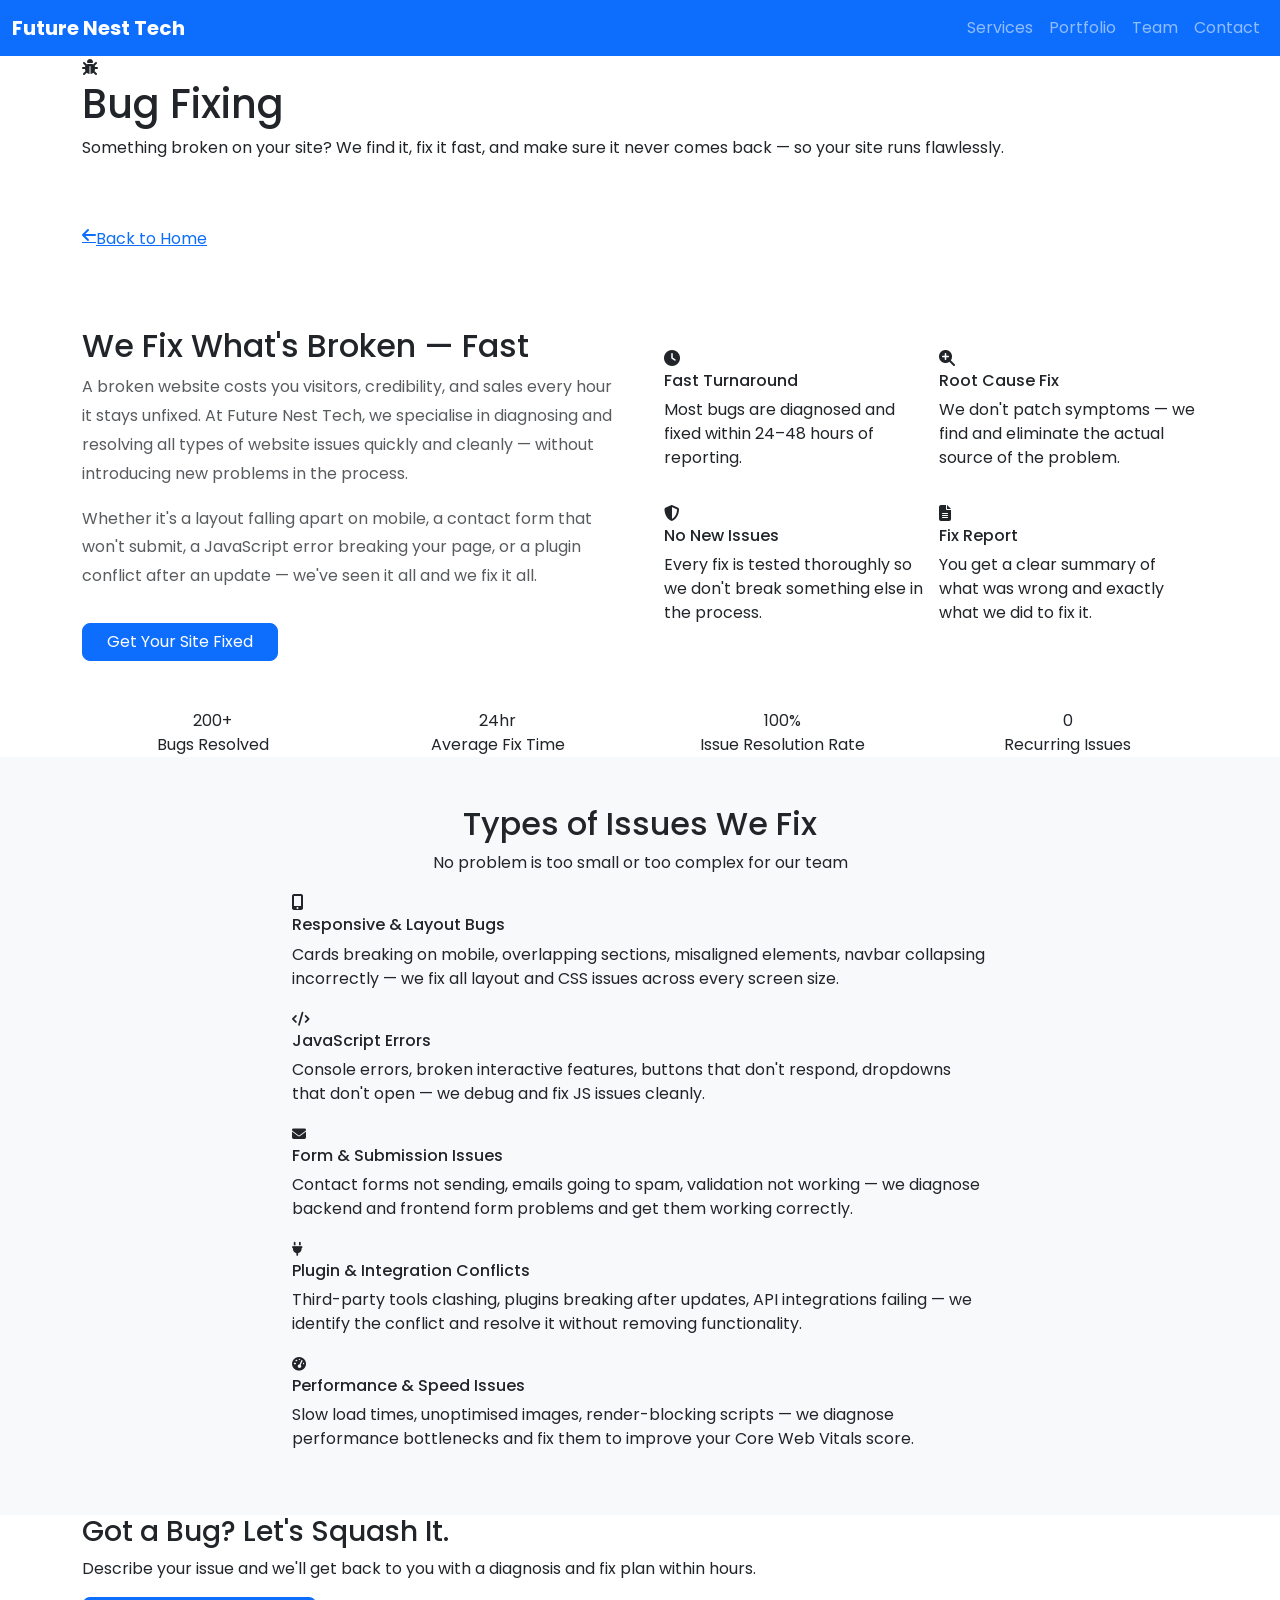
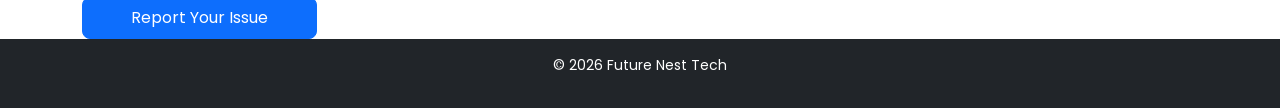
==== bugfix.html @ 20b2f6f1 "Add files via upload" ====
<!DOCTYPE html>
<html lang="en">
<head>
<meta charset="UTF-8">
<meta name="viewport" content="width=device-width, initial-scale=1.0">
<title>Bug Fixing – Future Nest Tech</title>
<link href="https://cdn.jsdelivr.net/npm/bootstrap@5.3.2/dist/css/bootstrap.min.css" rel="stylesheet">
<link href="https://fonts.googleapis.com/css2?family=Poppins:wght@300;400;600&display=swap" rel="stylesheet">
<link rel="stylesheet" href="https://cdnjs.cloudflare.com/ajax/libs/font-awesome/6.5.0/css/all.min.css">
<link rel="stylesheet" href="../style.css">
</head>
<body>

<nav class="navbar navbar-expand-lg navbar-dark bg-primary sticky-top">
  <div class="container-fluid">
    <a class="navbar-brand fw-bold" href="../index.html">Future Nest Tech</a>
    <button class="navbar-toggler" type="button" data-bs-toggle="collapse" data-bs-target="#nav"><span class="navbar-toggler-icon"></span></button>
    <div class="collapse navbar-collapse" id="nav">
      <ul class="navbar-nav ms-auto text-center">
        <li class="nav-item"><a class="nav-link" href="../index.html#services">Services</a></li>
        <li class="nav-item"><a class="nav-link" href="../index.html#portfolio">Portfolio</a></li>
        <li class="nav-item"><a class="nav-link" href="../index.html#team">Team</a></li>
        <li class="nav-item"><a class="nav-link" href="../index.html#contact">Contact</a></li>
      </ul>
    </div>
  </div>
</nav>

<div class="page-hero">
  <div class="container">
    <div class="icon-wrap"><i class="fas fa-bug"></i></div>
    <h1>Bug Fixing</h1>
    <p>Something broken on your site? We find it, fix it fast, and make sure it never comes back — so your site runs flawlessly.</p>
  </div>
</div>

<section class="py-5">
  <div class="container">
    <a href="../index.html" class="back-link mb-4 d-inline-flex"><i class="fas fa-arrow-left"></i> Back to Home</a>
    <div class="row align-items-center g-5 mt-1">
      <div class="col-lg-6">
        <h2 class="section-title">We Fix What's Broken — Fast</h2>
        <p class="text-muted" style="line-height:1.8;">A broken website costs you visitors, credibility, and sales every hour it stays unfixed. At Future Nest Tech, we specialise in diagnosing and resolving all types of website issues quickly and cleanly — without introducing new problems in the process.</p>
        <p class="text-muted" style="line-height:1.8;">Whether it's a layout falling apart on mobile, a contact form that won't submit, a JavaScript error breaking your page, or a plugin conflict after an update — we've seen it all and we fix it all.</p>
        <a href="../index.html#contact" class="btn btn-primary mt-3 px-4">Get Your Site Fixed</a>
      </div>
      <div class="col-lg-6">
        <div class="row g-3">
          <div class="col-6"><div class="benefit-card"><i class="fas fa-clock"></i><h6>Fast Turnaround</h6><p>Most bugs are diagnosed and fixed within 24–48 hours of reporting.</p></div></div>
          <div class="col-6"><div class="benefit-card"><i class="fas fa-search-plus"></i><h6>Root Cause Fix</h6><p>We don't patch symptoms — we find and eliminate the actual source of the problem.</p></div></div>
          <div class="col-6"><div class="benefit-card"><i class="fas fa-shield-alt"></i><h6>No New Issues</h6><p>Every fix is tested thoroughly so we don't break something else in the process.</p></div></div>
          <div class="col-6"><div class="benefit-card"><i class="fas fa-file-alt"></i><h6>Fix Report</h6><p>You get a clear summary of what was wrong and exactly what we did to fix it.</p></div></div>
        </div>
      </div>
    </div>
  </div>
</section>

<div class="stats-strip">
  <div class="container">
    <div class="row g-4 text-center">
      <div class="col-6 col-md-3"><div class="stat-num">200+</div><div class="stat-label">Bugs Resolved</div></div>
      <div class="col-6 col-md-3"><div class="stat-num">24hr</div><div class="stat-label">Average Fix Time</div></div>
      <div class="col-6 col-md-3"><div class="stat-num">100%</div><div class="stat-label">Issue Resolution Rate</div></div>
      <div class="col-6 col-md-3"><div class="stat-num">0</div><div class="stat-label">Recurring Issues</div></div>
    </div>
  </div>
</div>

<section class="py-5 bg-light">
  <div class="container" style="max-width:720px;">
    <h2 class="section-title text-center">Types of Issues We Fix</h2>
    <p class="section-sub text-center">No problem is too small or too complex for our team</p>

    <div class="process-step">
      <div class="step-num"><i class="fas fa-mobile-alt" style="font-size:16px;"></i></div>
      <div class="step-body"><h6>Responsive & Layout Bugs</h6><p>Cards breaking on mobile, overlapping sections, misaligned elements, navbar collapsing incorrectly — we fix all layout and CSS issues across every screen size.</p></div>
    </div>
    <div class="process-step">
      <div class="step-num"><i class="fas fa-code" style="font-size:14px;"></i></div>
      <div class="step-body"><h6>JavaScript Errors</h6><p>Console errors, broken interactive features, buttons that don't respond, dropdowns that don't open — we debug and fix JS issues cleanly.</p></div>
    </div>
    <div class="process-step">
      <div class="step-num"><i class="fas fa-envelope" style="font-size:14px;"></i></div>
      <div class="step-body"><h6>Form & Submission Issues</h6><p>Contact forms not sending, emails going to spam, validation not working — we diagnose backend and frontend form problems and get them working correctly.</p></div>
    </div>
    <div class="process-step">
      <div class="step-num"><i class="fas fa-plug" style="font-size:14px;"></i></div>
      <div class="step-body"><h6>Plugin & Integration Conflicts</h6><p>Third-party tools clashing, plugins breaking after updates, API integrations failing — we identify the conflict and resolve it without removing functionality.</p></div>
    </div>
    <div class="process-step">
      <div class="step-num"><i class="fas fa-tachometer-alt" style="font-size:14px;"></i></div>
      <div class="step-body"><h6>Performance & Speed Issues</h6><p>Slow load times, unoptimised images, render-blocking scripts — we diagnose performance bottlenecks and fix them to improve your Core Web Vitals score.</p></div>
    </div>
  </div>
</section>

<div class="cta-strip">
  <div class="container">
    <h3>Got a Bug? Let's Squash It.</h3>
    <p>Describe your issue and we'll get back to you with a diagnosis and fix plan within hours.</p>
    <a href="../index.html#contact" class="btn btn-primary px-5 py-2">Report Your Issue</a>
  </div>
</div>

<footer class="bg-dark text-white text-center p-3"><p>© 2026 Future Nest Tech</p></footer>
<script src="https://cdn.jsdelivr.net/npm/bootstrap@5.3.2/dist/js/bootstrap.bundle.min.js"></script>
</body>
</html>
---- style.css ----
/* ===== GLOBAL ===== */
body {
    font-family: 'Poppins', sans-serif;
    overflow-x: hidden;
}

/* ===== HERO ===== */
.hero {
    background: linear-gradient(135deg, #0f172a, #1e3a8a);
    color: white;
}

/* ===== CARDS ===== */

/* col needs d-flex so the card stretches full height */
.zcard {
    border: none;
    border-radius: 12px;
    padding: 32px 20px;
    text-align: center;
    cursor: pointer;
    background: #ffffff;

    /* KEY FIX: flex column + centered content + equal min-height */
    display: flex;
    flex-direction: column;
    align-items: center;
    justify-content: center;
    min-height: 180px;

    transition: transform 0.25s ease, box-shadow 0.25s ease;
}

@media (hover: hover) {
    .zcard:hover {
        transform: translateY(-6px);
        box-shadow: 0 12px 28px rgba(15, 23, 42, 0.12) !important;
    }
}

.zcard-icon {
    font-size: 36px;
    color: #1e3a8a;
    margin-bottom: 14px;
    line-height: 1;
}

.zcard-title {
    font-size: 16px;
    font-weight: 600;
    color: #0f172a;
    margin-bottom: 6px;
}

.zcard-sub {
    font-size: 13px;
    color: #64748b;
    margin: 0;
}

/* ===== POPUP OVERLAY ===== */
.popup-overlay {
    display: none;
    position: fixed;
    inset: 0;
    background: rgba(15, 23, 42, 0.6);
    z-index: 9999;
    align-items: center;
    justify-content: center;
    padding: 20px;
}

.popup-overlay.show {
    display: flex;
}

/* ===== POPUP BOX ===== */
.popup-box {
    background: #ffffff;
    border-radius: 16px;
    padding: 40px 32px;
    max-width: 480px;
    width: 100%;
    text-align: center;
    transform: scale(0.3) translateY(60px);
    opacity: 0;
    transition: transform 0.4s cubic-bezier(.17,.67,.2,1.25), opacity 0.35s ease;
    box-shadow: 0 32px 80px rgba(15, 23, 42, 0.3);
}

.popup-box.show {
    transform: scale(1) translateY(0);
    opacity: 1;
}

.popup-icon-wrap {
    font-size: 52px;
    color: #1e3a8a;
    margin-bottom: 16px;
}

.popup-title {
    font-size: 22px;
    font-weight: 600;
    color: #0f172a;
    margin-bottom: 14px;
}

.popup-desc {
    font-size: 14px;
    color: #475569;
    line-height: 1.75;
    margin-bottom: 24px;
}

/* ===== BUTTON ===== */
.btn {
    border-radius: 8px;
}

/* ===== SECTION SPACING ===== */
section {
    padding-top: 60px;
    padding-bottom: 60px;
}

/* ===== FOOTER ===== */
footer {
    font-size: 14px;
}

/* ===== THANK YOU PAGE ===== */
.thankyou {
    min-height: 100vh;
    background: linear-gradient(135deg, #1e293b, #2563eb);
    display: flex;
    justify-content: center;
    align-items: center;
}

.thankyou-box {
    background: white;
    padding: 40px;
    border-radius: 12px;
    text-align: center;
    max-width: 400px;
    width: 90%;
}

.thankyou-box h1 {
    margin-bottom: 10px;
}

.thankyou-box p {
    color: #555;
    margin-bottom: 20px;
}

/* ===== MOBILE ===== */
@media (max-width: 576px) {
    h1 { font-size: 26px; }
    h2 { font-size: 22px; }
    p  { font-size: 14px; }

    .zcard {
        min-height: 160px;
    }

    .popup-box {
        padding: 28px 20px;
    }

    .popup-title {
        font-size: 18px;
    }

    .popup-icon-wrap {
        font-size: 40px;
    }
}
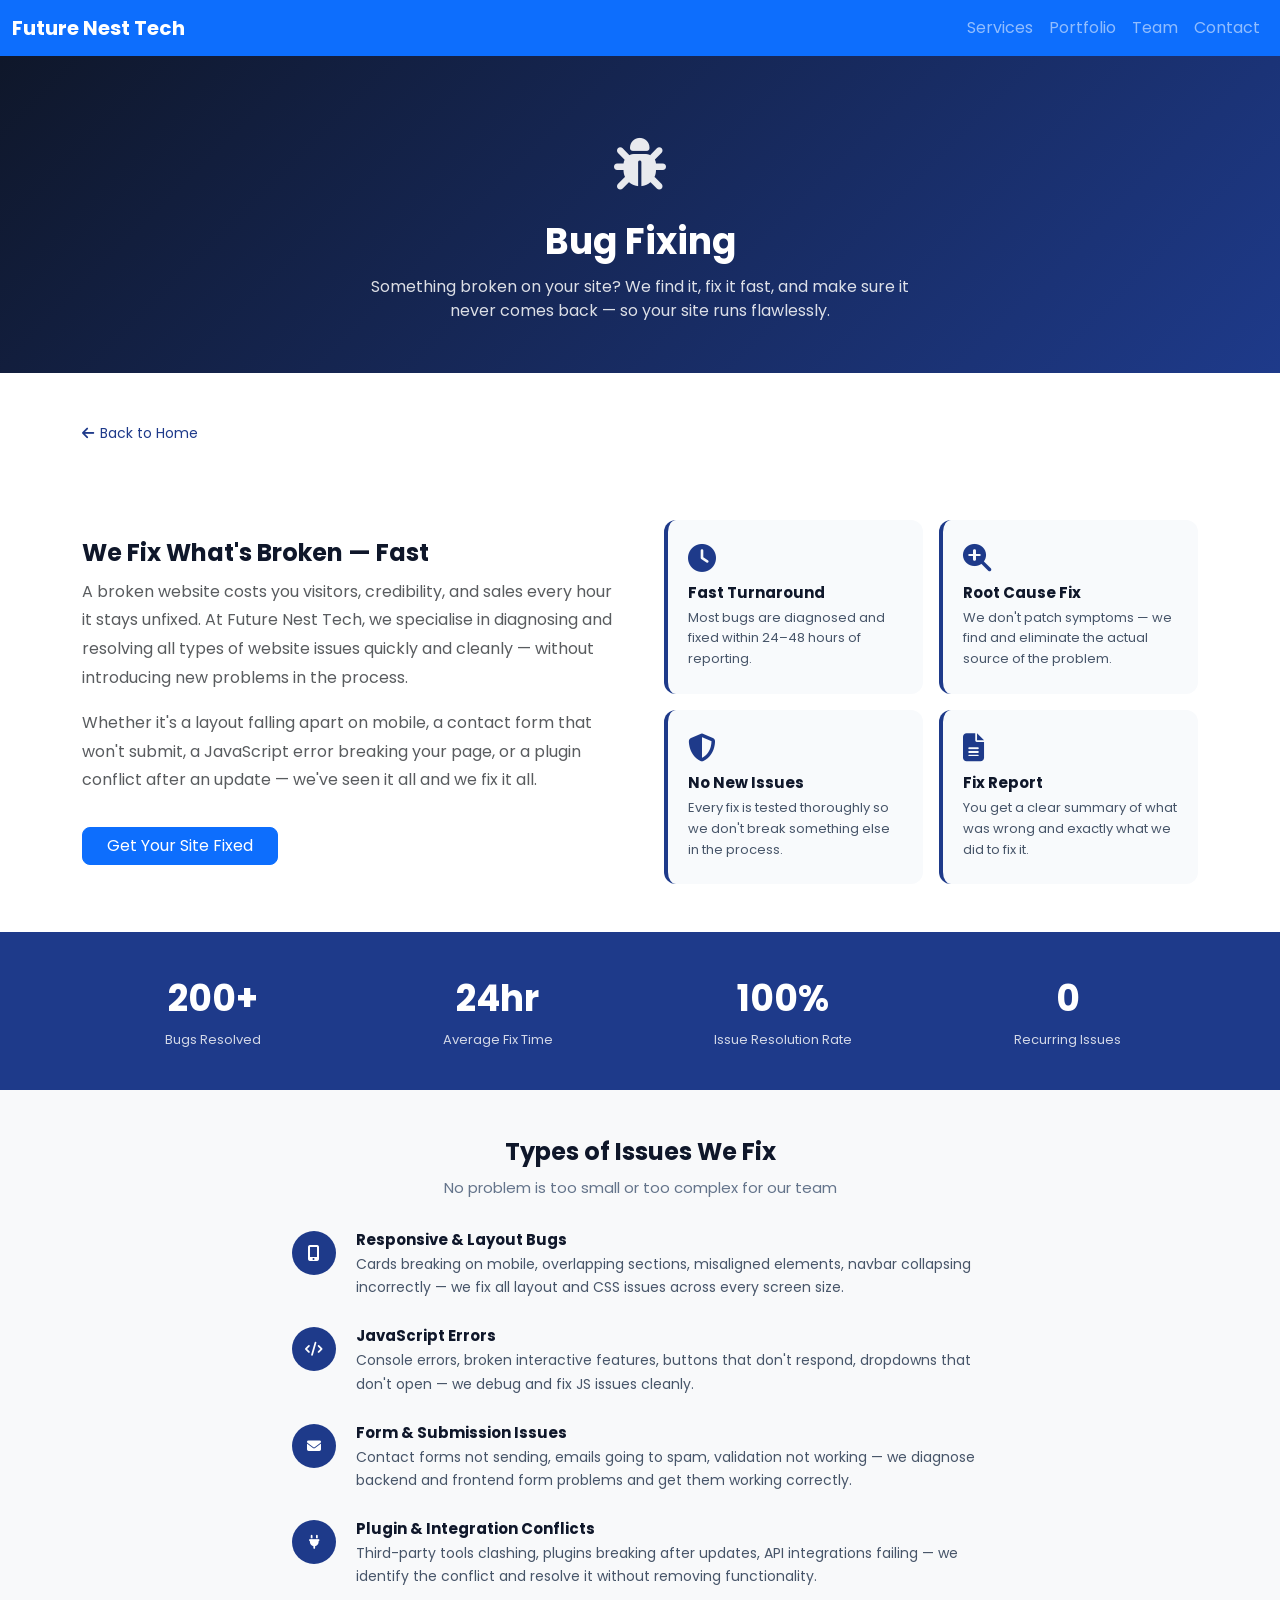
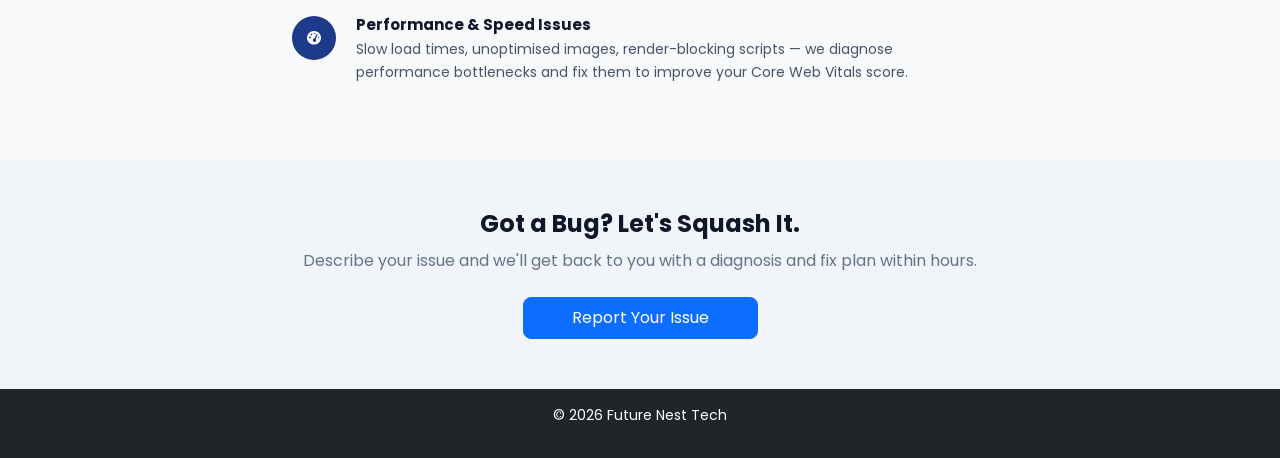
==== commit 53c8f7cb: "Update bugfix.html" ====
--- a/bugfix.html
+++ b/bugfix.html
@@ -7,7 +7,7 @@
 <link href="https://cdn.jsdelivr.net/npm/bootstrap@5.3.2/dist/css/bootstrap.min.css" rel="stylesheet">
 <link href="https://fonts.googleapis.com/css2?family=Poppins:wght@300;400;600&display=swap" rel="stylesheet">
 <link rel="stylesheet" href="https://cdnjs.cloudflare.com/ajax/libs/font-awesome/6.5.0/css/all.min.css">
-<link rel="stylesheet" href="../style.css">
+<link rel="stylesheet" href="style.css">
 </head>
 <body>
 
--- a/style.css
+++ b/style.css
@@ -1,180 +1,126 @@
 /* ===== GLOBAL ===== */
-body {
-    font-family: 'Poppins', sans-serif;
-    overflow-x: hidden;
-}
+body { font-family: 'Poppins', sans-serif; overflow-x: hidden; }
 
 /* ===== HERO ===== */
-.hero {
+.hero { background: linear-gradient(135deg, #0f172a, #1e3a8a); color: white; }
+
+/* ===== PAGE HERO ===== */
+.page-hero {
     background: linear-gradient(135deg, #0f172a, #1e3a8a);
     color: white;
+    padding: 70px 0 50px;
+    text-align: center;
 }
+.page-hero .icon-wrap {
+    font-size: 52px;
+    margin-bottom: 16px;
+    opacity: 0.9;
+}
+.page-hero h1 { font-size: 36px; font-weight: 700; margin-bottom: 12px; }
+.page-hero p  { font-size: 16px; opacity: 0.85; max-width: 560px; margin: 0 auto; }
+
+/* ===== SECTION HEADINGS ===== */
+.section-title { font-size: 24px; font-weight: 700; color: #0f172a; margin-bottom: 10px; }
+.section-sub   { font-size: 15px; color: #64748b; margin-bottom: 32px; }
+
+/* ===== PROCESS STEPS ===== */
+.process-step {
+    display: flex;
+    gap: 20px;
+    align-items: flex-start;
+    margin-bottom: 28px;
+}
+.step-num {
+    width: 44px; height: 44px;
+    border-radius: 50%;
+    background: #1e3a8a;
+    color: white;
+    font-size: 16px;
+    font-weight: 700;
+    display: flex; align-items: center; justify-content: center;
+    flex-shrink: 0;
+}
+.step-body h6 { font-size: 15px; font-weight: 700; color: #0f172a; margin-bottom: 4px; }
+.step-body p  { font-size: 14px; color: #475569; margin: 0; line-height: 1.65; }
+
+/* ===== BENEFIT CARDS ===== */
+.benefit-card {
+    background: #f8fafc;
+    border-radius: 12px;
+    padding: 24px 20px;
+    height: 100%;
+    border-left: 4px solid #1e3a8a;
+}
+.benefit-card i  { font-size: 28px; color: #1e3a8a; margin-bottom: 12px; }
+.benefit-card h6 { font-size: 15px; font-weight: 700; color: #0f172a; margin-bottom: 6px; }
+.benefit-card p  { font-size: 13px; color: #475569; margin: 0; line-height: 1.6; }
+
+/* ===== STATS STRIP ===== */
+.stats-strip { background: #1e3a8a; color: white; padding: 40px 0; text-align: center; }
+.stat-num  { font-size: 36px; font-weight: 700; }
+.stat-label{ font-size: 13px; opacity: 0.8; margin-top: 4px; }
+
+/* ===== CTA STRIP ===== */
+.cta-strip { background: #f1f5f9; padding: 50px 0; text-align: center; }
+.cta-strip h3 { font-size: 24px; font-weight: 700; color: #0f172a; margin-bottom: 10px; }
+.cta-strip p  { color: #64748b; margin-bottom: 24px; }
 
 /* ===== CARDS ===== */
-
-/* col needs d-flex so the card stretches full height */
 .zcard {
-    border: none;
-    border-radius: 12px;
-    padding: 32px 20px;
-    text-align: center;
-    cursor: pointer;
-    background: #ffffff;
-
-    /* KEY FIX: flex column + centered content + equal min-height */
-    display: flex;
-    flex-direction: column;
-    align-items: center;
-    justify-content: center;
+    border: none; border-radius: 12px; padding: 32px 20px; text-align: center;
+    cursor: pointer; background: #ffffff;
+    display: flex; flex-direction: column; align-items: center; justify-content: center;
     min-height: 180px;
-
     transition: transform 0.25s ease, box-shadow 0.25s ease;
 }
+@media (hover: hover) {
+    .zcard:hover { transform: translateY(-6px); box-shadow: 0 12px 28px rgba(15,23,42,0.12) !important; }
+}
+.zcard-icon  { font-size: 36px; color: #1e3a8a; margin-bottom: 14px; line-height: 1; }
+.zcard-title { font-size: 16px; font-weight: 600; color: #0f172a; margin-bottom: 6px; }
+.zcard-sub   { font-size: 13px; color: #64748b; margin: 0; }
 
-@media (hover: hover) {
-    .zcard:hover {
-        transform: translateY(-6px);
-        box-shadow: 0 12px 28px rgba(15, 23, 42, 0.12) !important;
-    }
+/* ===== POPUP ===== */
+.popup-overlay {
+    display: none; position: fixed; inset: 0;
+    background: rgba(15,23,42,0.6); z-index: 9999;
+    align-items: center; justify-content: center; padding: 20px;
 }
+.popup-overlay.show { display: flex; }
+.popup-box {
+    background: #fff; border-radius: 16px; padding: 40px 32px;
+    max-width: 480px; width: 100%; text-align: center;
+    transform: scale(0.3) translateY(60px); opacity: 0;
+    transition: transform 0.4s cubic-bezier(.17,.67,.2,1.25), opacity 0.35s ease;
+    box-shadow: 0 32px 80px rgba(15,23,42,0.3);
+}
+.popup-box.show { transform: scale(1) translateY(0); opacity: 1; }
+.popup-icon-wrap { font-size: 52px; color: #1e3a8a; margin-bottom: 16px; }
+.popup-title { font-size: 22px; font-weight: 600; color: #0f172a; margin-bottom: 14px; }
+.popup-desc  { font-size: 14px; color: #475569; line-height: 1.75; margin-bottom: 24px; }
 
-.zcard-icon {
-    font-size: 36px;
-    color: #1e3a8a;
-    margin-bottom: 14px;
-    line-height: 1;
-}
+/* ===== MISC ===== */
+.btn { border-radius: 8px; }
+section { padding-top: 60px; padding-bottom: 60px; }
+footer { font-size: 14px; }
 
-.zcard-title {
-    font-size: 16px;
-    font-weight: 600;
-    color: #0f172a;
-    margin-bottom: 6px;
-}
+.back-link { font-size: 14px; color: #1e3a8a; text-decoration: none; display: inline-flex; align-items: center; gap: 6px; }
+.back-link:hover { text-decoration: underline; color: #1e3a8a; }
 
-.zcard-sub {
-    font-size: 13px;
-    color: #64748b;
-    margin: 0;
-}
-
-/* ===== POPUP OVERLAY ===== */
-.popup-overlay {
-    display: none;
-    position: fixed;
-    inset: 0;
-    background: rgba(15, 23, 42, 0.6);
-    z-index: 9999;
-    align-items: center;
-    justify-content: center;
-    padding: 20px;
-}
-
-.popup-overlay.show {
-    display: flex;
-}
-
-/* ===== POPUP BOX ===== */
-.popup-box {
-    background: #ffffff;
-    border-radius: 16px;
-    padding: 40px 32px;
-    max-width: 480px;
-    width: 100%;
-    text-align: center;
-    transform: scale(0.3) translateY(60px);
-    opacity: 0;
-    transition: transform 0.4s cubic-bezier(.17,.67,.2,1.25), opacity 0.35s ease;
-    box-shadow: 0 32px 80px rgba(15, 23, 42, 0.3);
-}
-
-.popup-box.show {
-    transform: scale(1) translateY(0);
-    opacity: 1;
-}
-
-.popup-icon-wrap {
-    font-size: 52px;
-    color: #1e3a8a;
-    margin-bottom: 16px;
-}
-
-.popup-title {
-    font-size: 22px;
-    font-weight: 600;
-    color: #0f172a;
-    margin-bottom: 14px;
-}
-
-.popup-desc {
-    font-size: 14px;
-    color: #475569;
-    line-height: 1.75;
-    margin-bottom: 24px;
-}
-
-/* ===== BUTTON ===== */
-.btn {
-    border-radius: 8px;
-}
-
-/* ===== SECTION SPACING ===== */
-section {
-    padding-top: 60px;
-    padding-bottom: 60px;
-}
-
-/* ===== FOOTER ===== */
-footer {
-    font-size: 14px;
-}
-
-/* ===== THANK YOU PAGE ===== */
-.thankyou {
-    min-height: 100vh;
-    background: linear-gradient(135deg, #1e293b, #2563eb);
-    display: flex;
-    justify-content: center;
-    align-items: center;
-}
-
-.thankyou-box {
-    background: white;
-    padding: 40px;
-    border-radius: 12px;
-    text-align: center;
-    max-width: 400px;
-    width: 90%;
-}
-
-.thankyou-box h1 {
-    margin-bottom: 10px;
-}
-
-.thankyou-box p {
-    color: #555;
-    margin-bottom: 20px;
-}
+/* ===== THANK YOU ===== */
+.thankyou { min-height: 100vh; background: linear-gradient(135deg,#1e293b,#2563eb); display: flex; justify-content: center; align-items: center; }
+.thankyou-box { background: white; padding: 40px; border-radius: 12px; text-align: center; max-width: 400px; width: 90%; }
+.thankyou-box h1 { margin-bottom: 10px; }
+.thankyou-box p  { color: #555; margin-bottom: 20px; }
 
 /* ===== MOBILE ===== */
 @media (max-width: 576px) {
     h1 { font-size: 26px; }
     h2 { font-size: 22px; }
     p  { font-size: 14px; }
-
-    .zcard {
-        min-height: 160px;
-    }
-
-    .popup-box {
-        padding: 28px 20px;
-    }
-
-    .popup-title {
-        font-size: 18px;
-    }
-
-    .popup-icon-wrap {
-        font-size: 40px;
-    }
+    .page-hero h1 { font-size: 26px; }
+    .zcard { min-height: 160px; }
+    .popup-box { padding: 28px 20px; }
+    .popup-title { font-size: 18px; }
+    .popup-icon-wrap { font-size: 40px; }
 }
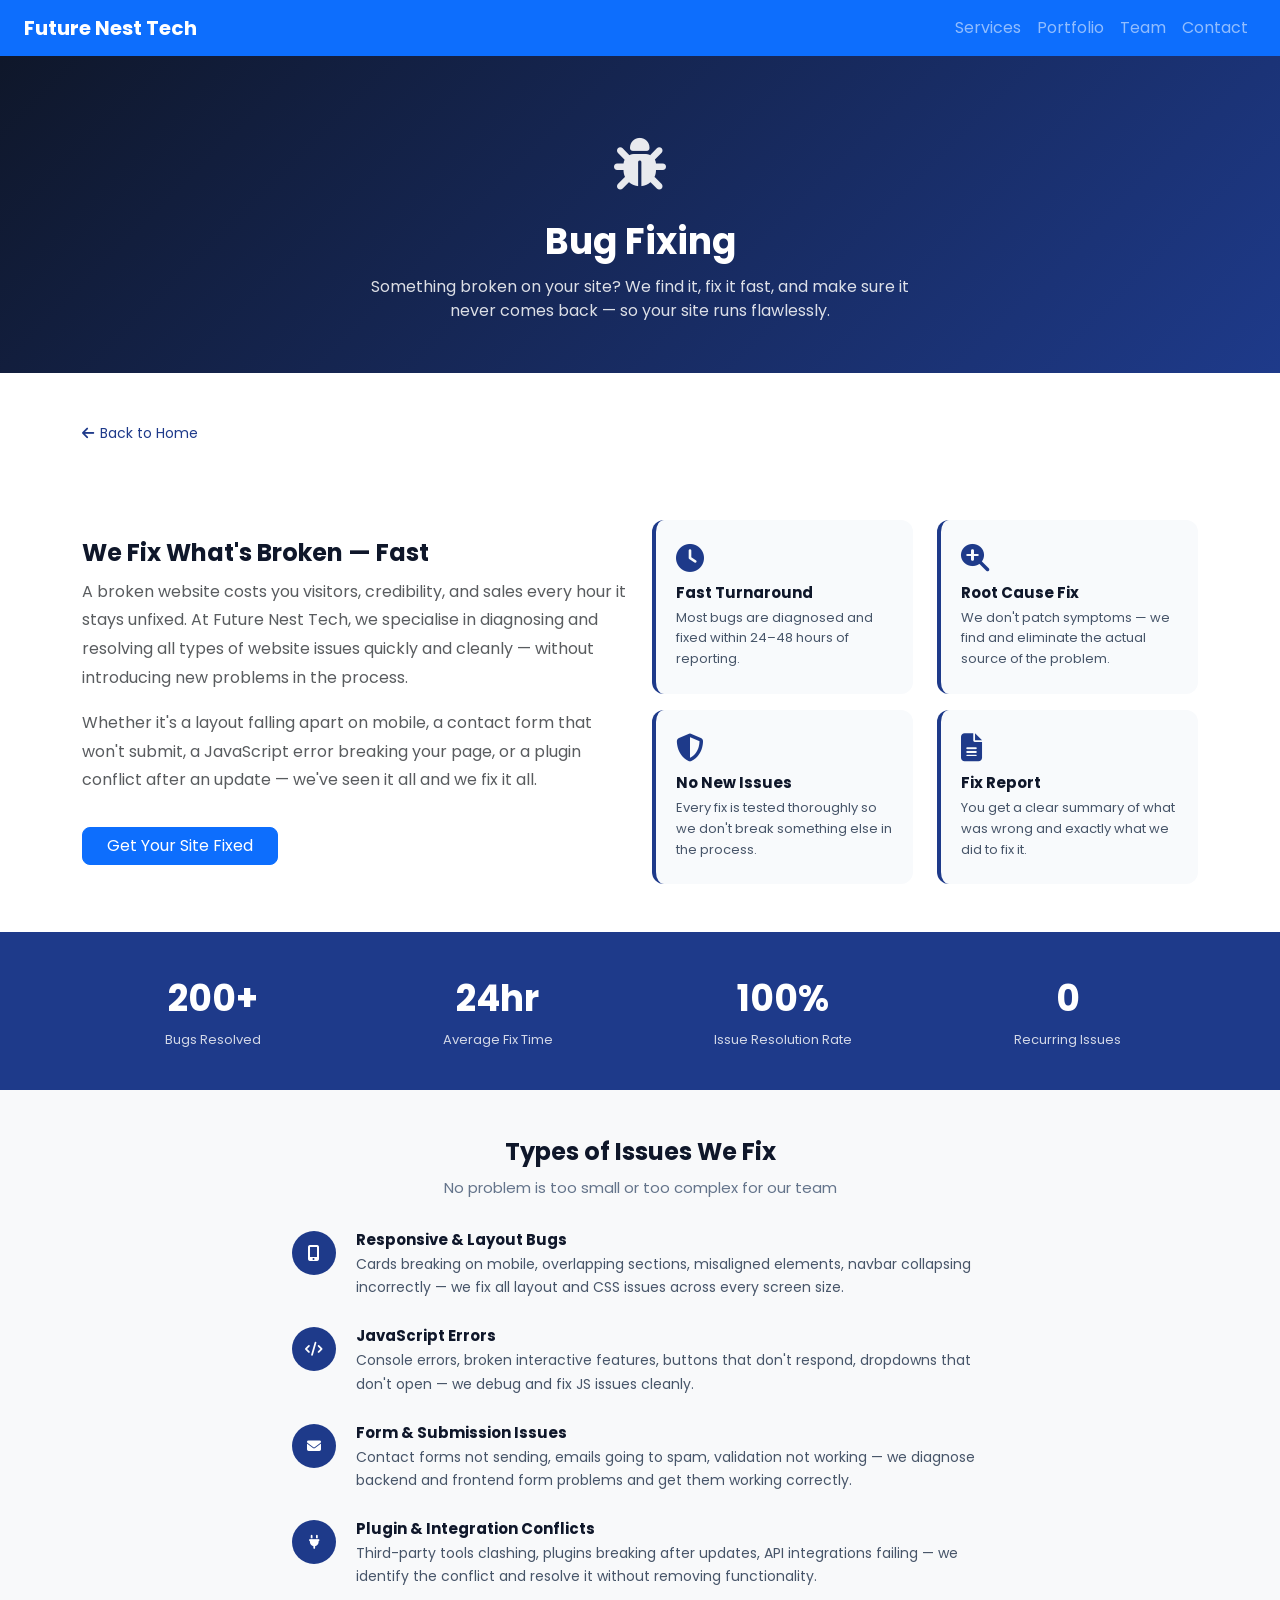
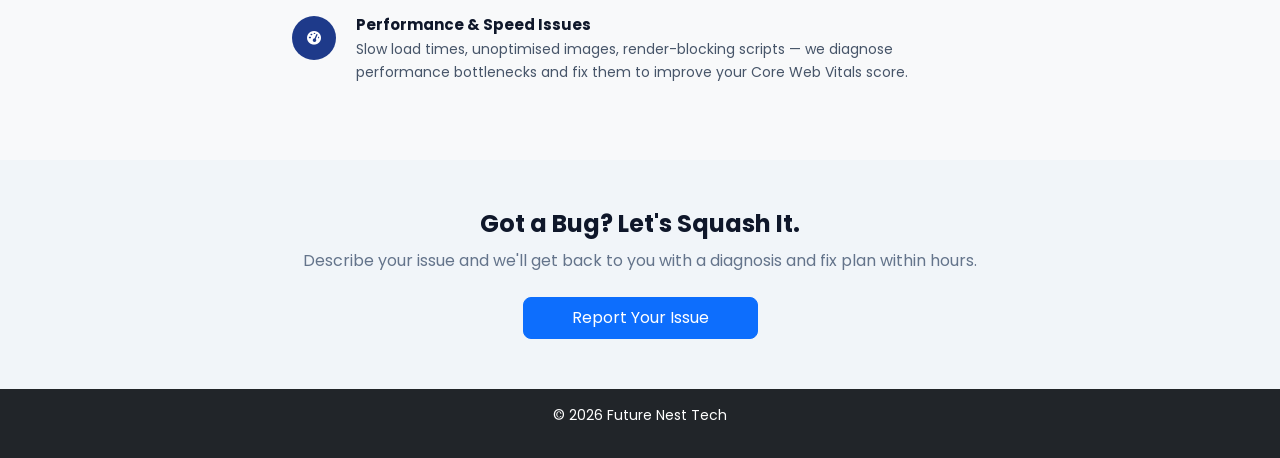
==== commit ceb9ad48: "Add files via upload" ====
--- a/bugfix.html
+++ b/bugfix.html
@@ -12,15 +12,15 @@
 <body>
 
 <nav class="navbar navbar-expand-lg navbar-dark bg-primary sticky-top">
-  <div class="container-fluid">
-    <a class="navbar-brand fw-bold" href="../index.html">Future Nest Tech</a>
+  <div class="container-fluid px-3 px-md-4">
+    <a class="navbar-brand fw-bold" href="index.html">Future Nest Tech</a>
     <button class="navbar-toggler" type="button" data-bs-toggle="collapse" data-bs-target="#nav"><span class="navbar-toggler-icon"></span></button>
     <div class="collapse navbar-collapse" id="nav">
       <ul class="navbar-nav ms-auto text-center">
-        <li class="nav-item"><a class="nav-link" href="../index.html#services">Services</a></li>
-        <li class="nav-item"><a class="nav-link" href="../index.html#portfolio">Portfolio</a></li>
-        <li class="nav-item"><a class="nav-link" href="../index.html#team">Team</a></li>
-        <li class="nav-item"><a class="nav-link" href="../index.html#contact">Contact</a></li>
+        <li class="nav-item"><a class="nav-link" href="index.html#services">Services</a></li>
+        <li class="nav-item"><a class="nav-link" href="index.html#portfolio">Portfolio</a></li>
+        <li class="nav-item"><a class="nav-link" href="index.html#team">Team</a></li>
+        <li class="nav-item"><a class="nav-link" href="index.html#contact">Contact</a></li>
       </ul>
     </div>
   </div>
@@ -36,13 +36,13 @@
 
 <section class="py-5">
   <div class="container">
-    <a href="../index.html" class="back-link mb-4 d-inline-flex"><i class="fas fa-arrow-left"></i> Back to Home</a>
+    <a href="index.html" class="back-link mb-4 d-inline-flex"><i class="fas fa-arrow-left"></i> Back to Home</a>
     <div class="row align-items-center g-5 mt-1">
       <div class="col-lg-6">
         <h2 class="section-title">We Fix What's Broken — Fast</h2>
         <p class="text-muted" style="line-height:1.8;">A broken website costs you visitors, credibility, and sales every hour it stays unfixed. At Future Nest Tech, we specialise in diagnosing and resolving all types of website issues quickly and cleanly — without introducing new problems in the process.</p>
         <p class="text-muted" style="line-height:1.8;">Whether it's a layout falling apart on mobile, a contact form that won't submit, a JavaScript error breaking your page, or a plugin conflict after an update — we've seen it all and we fix it all.</p>
-        <a href="../index.html#contact" class="btn btn-primary mt-3 px-4">Get Your Site Fixed</a>
+        <a href="index.html#contact" class="btn btn-primary mt-3 px-4">Get Your Site Fixed</a>
       </div>
       <div class="col-lg-6">
         <div class="row g-3">
@@ -99,7 +99,7 @@
   <div class="container">
     <h3>Got a Bug? Let's Squash It.</h3>
     <p>Describe your issue and we'll get back to you with a diagnosis and fix plan within hours.</p>
-    <a href="../index.html#contact" class="btn btn-primary px-5 py-2">Report Your Issue</a>
+    <a href="index.html#contact" class="btn btn-primary px-5 py-2">Report Your Issue</a>
   </div>
 </div>
 
--- a/style.css
+++ b/style.css
@@ -50,10 +50,17 @@
     padding: 24px 20px;
     height: 100%;
     border-left: 4px solid #1e3a8a;
+    box-sizing: border-box;
+    word-wrap: break-word;
+    overflow-wrap: break-word;
 }
-.benefit-card i  { font-size: 28px; color: #1e3a8a; margin-bottom: 12px; }
+.benefit-card i  { font-size: 28px; color: #1e3a8a; margin-bottom: 12px; display: block; }
 .benefit-card h6 { font-size: 15px; font-weight: 700; color: #0f172a; margin-bottom: 6px; }
 .benefit-card p  { font-size: 13px; color: #475569; margin: 0; line-height: 1.6; }
+
+/* ===== PAGE LAYOUT FIX ===== */
+.row { --bs-gutter-x: 1.5rem; }
+.container { overflow-x: hidden; }
 
 /* ===== STATS STRIP ===== */
 .stats-strip { background: #1e3a8a; color: white; padding: 40px 0; text-align: center; }
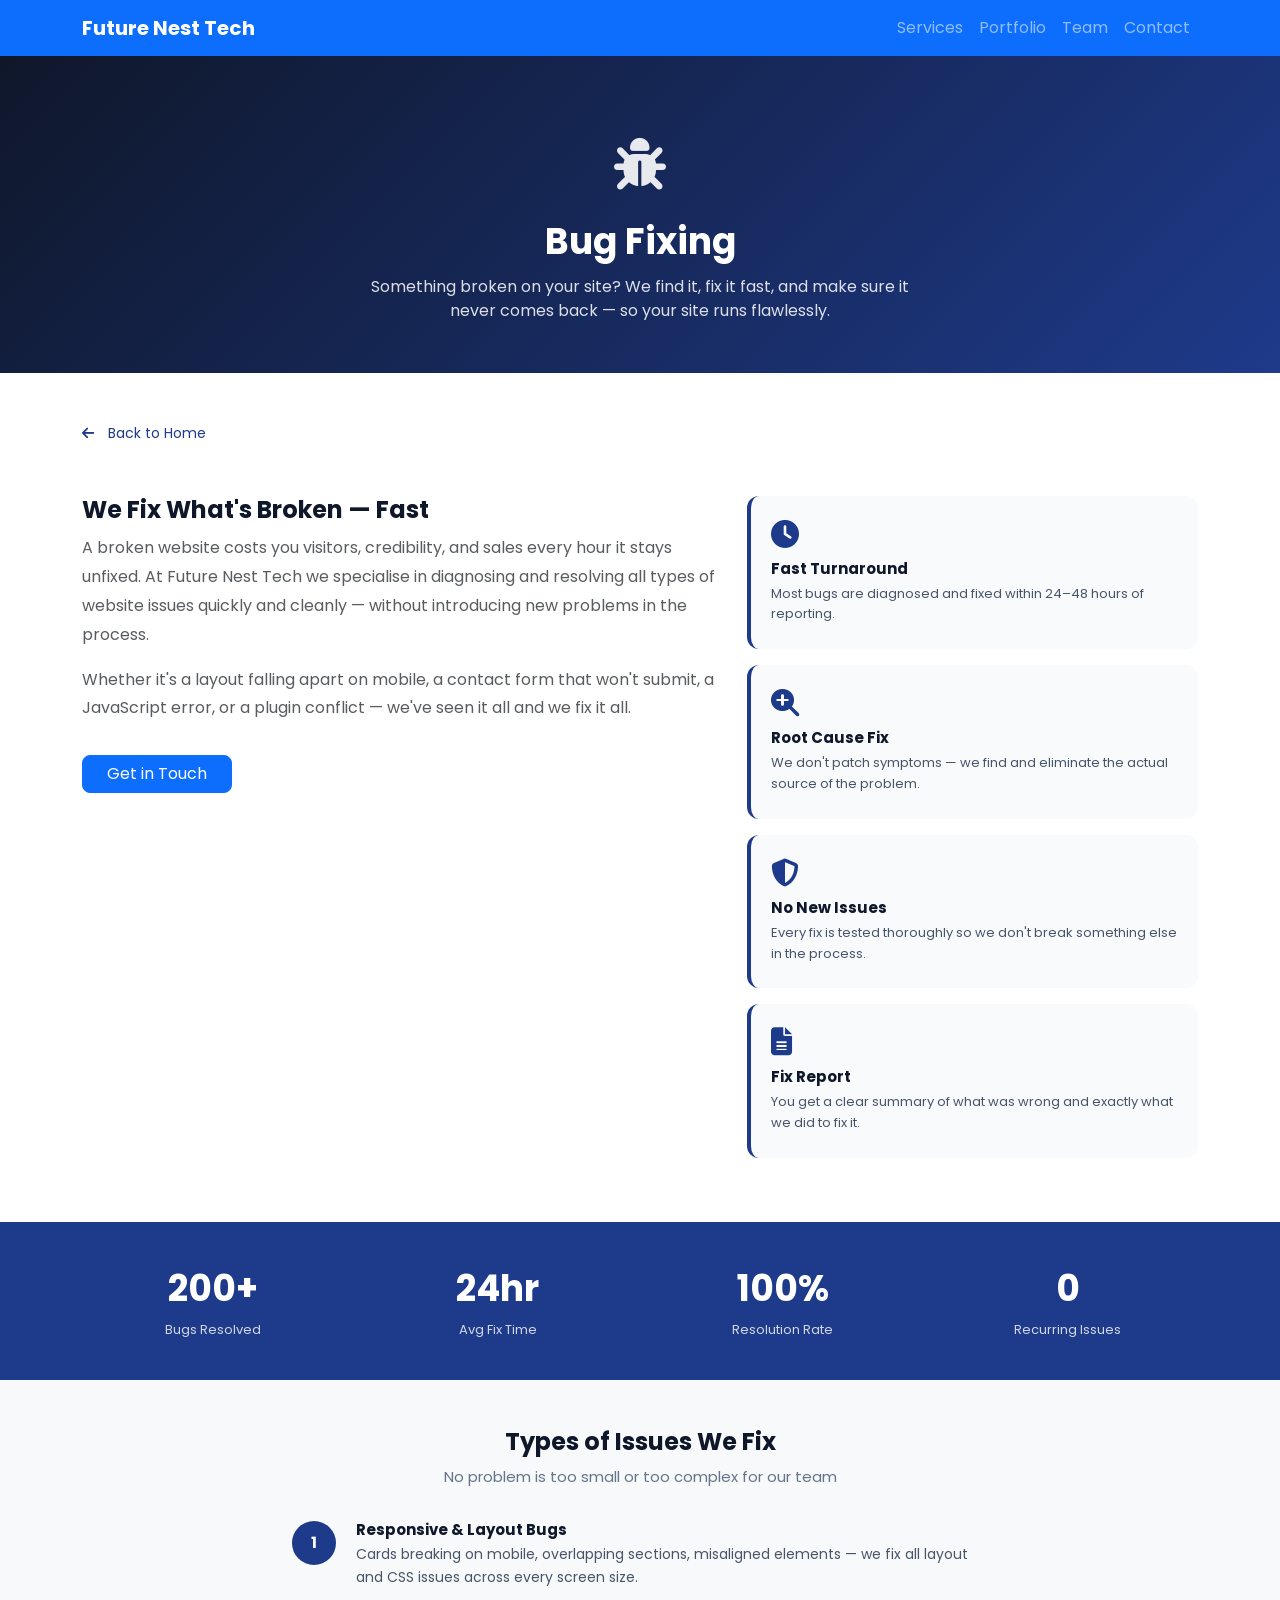
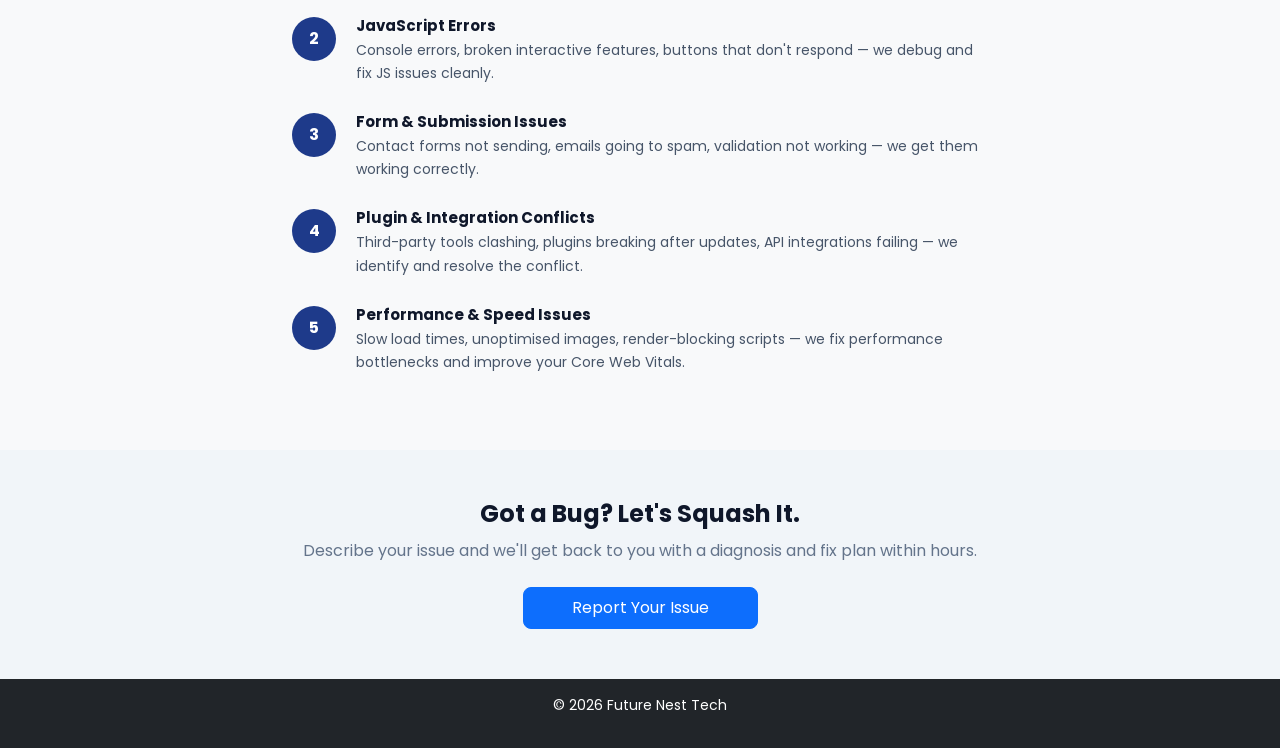
==== commit 79757106: "Add files via upload" ====
--- a/bugfix.html
+++ b/bugfix.html
@@ -10,22 +10,15 @@
 <link rel="stylesheet" href="style.css">
 </head>
 <body>
-
 <nav class="navbar navbar-expand-lg navbar-dark bg-primary sticky-top">
-  <div class="container-fluid px-3 px-md-4">
+  <div class="container">
     <a class="navbar-brand fw-bold" href="index.html">Future Nest Tech</a>
     <button class="navbar-toggler" type="button" data-bs-toggle="collapse" data-bs-target="#nav"><span class="navbar-toggler-icon"></span></button>
     <div class="collapse navbar-collapse" id="nav">
-      <ul class="navbar-nav ms-auto text-center">
-        <li class="nav-item"><a class="nav-link" href="index.html#services">Services</a></li>
-        <li class="nav-item"><a class="nav-link" href="index.html#portfolio">Portfolio</a></li>
-        <li class="nav-item"><a class="nav-link" href="index.html#team">Team</a></li>
-        <li class="nav-item"><a class="nav-link" href="index.html#contact">Contact</a></li>
-      </ul>
+      <ul class="navbar-nav ms-auto text-center"><li class="nav-item"><a class="nav-link" href="index.html#services">Services</a></li><li class="nav-item"><a class="nav-link" href="index.html#portfolio">Portfolio</a></li><li class="nav-item"><a class="nav-link" href="index.html#team">Team</a></li><li class="nav-item"><a class="nav-link" href="index.html#contact">Contact</a></li></ul>
     </div>
   </div>
 </nav>
-
 <div class="page-hero">
   <div class="container">
     <div class="icon-wrap"><i class="fas fa-bug"></i></div>
@@ -33,77 +26,24 @@
     <p>Something broken on your site? We find it, fix it fast, and make sure it never comes back — so your site runs flawlessly.</p>
   </div>
 </div>
-
 <section class="py-5">
   <div class="container">
-    <a href="index.html" class="back-link mb-4 d-inline-flex"><i class="fas fa-arrow-left"></i> Back to Home</a>
-    <div class="row align-items-center g-5 mt-1">
-      <div class="col-lg-6">
-        <h2 class="section-title">We Fix What's Broken — Fast</h2>
-        <p class="text-muted" style="line-height:1.8;">A broken website costs you visitors, credibility, and sales every hour it stays unfixed. At Future Nest Tech, we specialise in diagnosing and resolving all types of website issues quickly and cleanly — without introducing new problems in the process.</p>
-        <p class="text-muted" style="line-height:1.8;">Whether it's a layout falling apart on mobile, a contact form that won't submit, a JavaScript error breaking your page, or a plugin conflict after an update — we've seen it all and we fix it all.</p>
-        <a href="index.html#contact" class="btn btn-primary mt-3 px-4">Get Your Site Fixed</a>
-      </div>
-      <div class="col-lg-6">
-        <div class="row g-3">
-          <div class="col-6"><div class="benefit-card"><i class="fas fa-clock"></i><h6>Fast Turnaround</h6><p>Most bugs are diagnosed and fixed within 24–48 hours of reporting.</p></div></div>
-          <div class="col-6"><div class="benefit-card"><i class="fas fa-search-plus"></i><h6>Root Cause Fix</h6><p>We don't patch symptoms — we find and eliminate the actual source of the problem.</p></div></div>
-          <div class="col-6"><div class="benefit-card"><i class="fas fa-shield-alt"></i><h6>No New Issues</h6><p>Every fix is tested thoroughly so we don't break something else in the process.</p></div></div>
-          <div class="col-6"><div class="benefit-card"><i class="fas fa-file-alt"></i><h6>Fix Report</h6><p>You get a clear summary of what was wrong and exactly what we did to fix it.</p></div></div>
-        </div>
-      </div>
-    </div>
+    <a href="index.html" class="back-link mb-4 d-inline-flex"><i class="fas fa-arrow-left"></i>&nbsp; Back to Home</a>
+    <div class="row g-4 mt-1">
+  <div class="col-12 col-lg-7"><h2 class="section-title">We Fix What's Broken — Fast</h2><p class="text-muted" style="line-height:1.8;">A broken website costs you visitors, credibility, and sales every hour it stays unfixed. At Future Nest Tech we specialise in diagnosing and resolving all types of website issues quickly and cleanly — without introducing new problems in the process.</p><p class="text-muted" style="line-height:1.8;">Whether it's a layout falling apart on mobile, a contact form that won't submit, a JavaScript error, or a plugin conflict — we've seen it all and we fix it all.</p><a href="index.html#contact" class="btn btn-primary mt-3 px-4">Get in Touch</a></div>
+  <div class="col-12 col-lg-5"><div class="benefit-card mb-3"><i class="fas fa-clock"></i><h6>Fast Turnaround</h6><p>Most bugs are diagnosed and fixed within 24–48 hours of reporting.</p></div><div class="benefit-card mb-3"><i class="fas fa-search-plus"></i><h6>Root Cause Fix</h6><p>We don't patch symptoms — we find and eliminate the actual source of the problem.</p></div><div class="benefit-card mb-3"><i class="fas fa-shield-alt"></i><h6>No New Issues</h6><p>Every fix is tested thoroughly so we don't break something else in the process.</p></div><div class="benefit-card mb-3"><i class="fas fa-file-alt"></i><h6>Fix Report</h6><p>You get a clear summary of what was wrong and exactly what we did to fix it.</p></div></div>
+</div>
   </div>
 </section>
-
-<div class="stats-strip">
-  <div class="container">
-    <div class="row g-4 text-center">
-      <div class="col-6 col-md-3"><div class="stat-num">200+</div><div class="stat-label">Bugs Resolved</div></div>
-      <div class="col-6 col-md-3"><div class="stat-num">24hr</div><div class="stat-label">Average Fix Time</div></div>
-      <div class="col-6 col-md-3"><div class="stat-num">100%</div><div class="stat-label">Issue Resolution Rate</div></div>
-      <div class="col-6 col-md-3"><div class="stat-num">0</div><div class="stat-label">Recurring Issues</div></div>
-    </div>
-  </div>
-</div>
-
+<div class="stats-strip"><div class="container"><div class="row g-4 text-center"><div class="col-6 col-md-3"><div class="stat-num">200+</div><div class="stat-label">Bugs Resolved</div></div><div class="col-6 col-md-3"><div class="stat-num">24hr</div><div class="stat-label">Avg Fix Time</div></div><div class="col-6 col-md-3"><div class="stat-num">100%</div><div class="stat-label">Resolution Rate</div></div><div class="col-6 col-md-3"><div class="stat-num">0</div><div class="stat-label">Recurring Issues</div></div></div></div></div>
 <section class="py-5 bg-light">
   <div class="container" style="max-width:720px;">
     <h2 class="section-title text-center">Types of Issues We Fix</h2>
     <p class="section-sub text-center">No problem is too small or too complex for our team</p>
-
-    <div class="process-step">
-      <div class="step-num"><i class="fas fa-mobile-alt" style="font-size:16px;"></i></div>
-      <div class="step-body"><h6>Responsive & Layout Bugs</h6><p>Cards breaking on mobile, overlapping sections, misaligned elements, navbar collapsing incorrectly — we fix all layout and CSS issues across every screen size.</p></div>
-    </div>
-    <div class="process-step">
-      <div class="step-num"><i class="fas fa-code" style="font-size:14px;"></i></div>
-      <div class="step-body"><h6>JavaScript Errors</h6><p>Console errors, broken interactive features, buttons that don't respond, dropdowns that don't open — we debug and fix JS issues cleanly.</p></div>
-    </div>
-    <div class="process-step">
-      <div class="step-num"><i class="fas fa-envelope" style="font-size:14px;"></i></div>
-      <div class="step-body"><h6>Form & Submission Issues</h6><p>Contact forms not sending, emails going to spam, validation not working — we diagnose backend and frontend form problems and get them working correctly.</p></div>
-    </div>
-    <div class="process-step">
-      <div class="step-num"><i class="fas fa-plug" style="font-size:14px;"></i></div>
-      <div class="step-body"><h6>Plugin & Integration Conflicts</h6><p>Third-party tools clashing, plugins breaking after updates, API integrations failing — we identify the conflict and resolve it without removing functionality.</p></div>
-    </div>
-    <div class="process-step">
-      <div class="step-num"><i class="fas fa-tachometer-alt" style="font-size:14px;"></i></div>
-      <div class="step-body"><h6>Performance & Speed Issues</h6><p>Slow load times, unoptimised images, render-blocking scripts — we diagnose performance bottlenecks and fix them to improve your Core Web Vitals score.</p></div>
-    </div>
+    <div class="process-step"><div class="step-num">1</div><div class="step-body"><h6>Responsive & Layout Bugs</h6><p>Cards breaking on mobile, overlapping sections, misaligned elements — we fix all layout and CSS issues across every screen size.</p></div></div><div class="process-step"><div class="step-num">2</div><div class="step-body"><h6>JavaScript Errors</h6><p>Console errors, broken interactive features, buttons that don't respond — we debug and fix JS issues cleanly.</p></div></div><div class="process-step"><div class="step-num">3</div><div class="step-body"><h6>Form & Submission Issues</h6><p>Contact forms not sending, emails going to spam, validation not working — we get them working correctly.</p></div></div><div class="process-step"><div class="step-num">4</div><div class="step-body"><h6>Plugin & Integration Conflicts</h6><p>Third-party tools clashing, plugins breaking after updates, API integrations failing — we identify and resolve the conflict.</p></div></div><div class="process-step"><div class="step-num">5</div><div class="step-body"><h6>Performance & Speed Issues</h6><p>Slow load times, unoptimised images, render-blocking scripts — we fix performance bottlenecks and improve your Core Web Vitals.</p></div></div>
   </div>
 </section>
-
-<div class="cta-strip">
-  <div class="container">
-    <h3>Got a Bug? Let's Squash It.</h3>
-    <p>Describe your issue and we'll get back to you with a diagnosis and fix plan within hours.</p>
-    <a href="index.html#contact" class="btn btn-primary px-5 py-2">Report Your Issue</a>
-  </div>
-</div>
-
+<div class="cta-strip"><div class="container"><h3>Got a Bug? Let's Squash It.</h3><p>Describe your issue and we'll get back to you with a diagnosis and fix plan within hours.</p><a href="index.html#contact" class="btn btn-primary px-5 py-2">Report Your Issue</a></div></div>
 <footer class="bg-dark text-white text-center p-3"><p>© 2026 Future Nest Tech</p></footer>
 <script src="https://cdn.jsdelivr.net/npm/bootstrap@5.3.2/dist/js/bootstrap.bundle.min.js"></script>
-</body>
-</html>
+</body></html>
--- a/style.css
+++ b/style.css
@@ -1,126 +1,71 @@
-/* ===== GLOBAL ===== */
+/* GLOBAL */
 body { font-family: 'Poppins', sans-serif; overflow-x: hidden; }
 
-/* ===== HERO ===== */
+/* HERO - home */
 .hero { background: linear-gradient(135deg, #0f172a, #1e3a8a); color: white; }
 
-/* ===== PAGE HERO ===== */
-.page-hero {
-    background: linear-gradient(135deg, #0f172a, #1e3a8a);
-    color: white;
-    padding: 70px 0 50px;
-    text-align: center;
-}
-.page-hero .icon-wrap {
-    font-size: 52px;
-    margin-bottom: 16px;
-    opacity: 0.9;
-}
+/* PAGE HERO */
+.page-hero { background: linear-gradient(135deg, #0f172a, #1e3a8a); color: white; padding: 70px 0 50px; text-align: center; }
+.page-hero .icon-wrap { font-size: 52px; margin-bottom: 16px; opacity: 0.9; }
 .page-hero h1 { font-size: 36px; font-weight: 700; margin-bottom: 12px; }
 .page-hero p  { font-size: 16px; opacity: 0.85; max-width: 560px; margin: 0 auto; }
 
-/* ===== SECTION HEADINGS ===== */
+/* SECTION HEADINGS */
 .section-title { font-size: 24px; font-weight: 700; color: #0f172a; margin-bottom: 10px; }
 .section-sub   { font-size: 15px; color: #64748b; margin-bottom: 32px; }
 
-/* ===== PROCESS STEPS ===== */
-.process-step {
-    display: flex;
-    gap: 20px;
-    align-items: flex-start;
-    margin-bottom: 28px;
-}
-.step-num {
-    width: 44px; height: 44px;
-    border-radius: 50%;
-    background: #1e3a8a;
-    color: white;
-    font-size: 16px;
-    font-weight: 700;
-    display: flex; align-items: center; justify-content: center;
-    flex-shrink: 0;
-}
+/* PROCESS STEPS */
+.process-step { display: flex; gap: 20px; align-items: flex-start; margin-bottom: 28px; }
+.step-num { width: 44px; height: 44px; border-radius: 50%; background: #1e3a8a; color: white; font-size: 16px; font-weight: 700; display: flex; align-items: center; justify-content: center; flex-shrink: 0; }
 .step-body h6 { font-size: 15px; font-weight: 700; color: #0f172a; margin-bottom: 4px; }
 .step-body p  { font-size: 14px; color: #475569; margin: 0; line-height: 1.65; }
 
-/* ===== BENEFIT CARDS ===== */
-.benefit-card {
-    background: #f8fafc;
-    border-radius: 12px;
-    padding: 24px 20px;
-    height: 100%;
-    border-left: 4px solid #1e3a8a;
-    box-sizing: border-box;
-    word-wrap: break-word;
-    overflow-wrap: break-word;
-}
+/* BENEFIT CARDS */
+.benefit-card { background: #f8fafc; border-radius: 12px; padding: 24px 20px; border-left: 4px solid #1e3a8a; box-sizing: border-box; width: 100%; }
 .benefit-card i  { font-size: 28px; color: #1e3a8a; margin-bottom: 12px; display: block; }
 .benefit-card h6 { font-size: 15px; font-weight: 700; color: #0f172a; margin-bottom: 6px; }
 .benefit-card p  { font-size: 13px; color: #475569; margin: 0; line-height: 1.6; }
 
-/* ===== PAGE LAYOUT FIX ===== */
-.row { --bs-gutter-x: 1.5rem; }
-.container { overflow-x: hidden; }
+/* STATS STRIP */
+.stats-strip { background: #1e3a8a; color: white; padding: 40px 0; text-align: center; }
+.stat-num   { font-size: 36px; font-weight: 700; }
+.stat-label { font-size: 13px; opacity: 0.8; margin-top: 4px; }
 
-/* ===== STATS STRIP ===== */
-.stats-strip { background: #1e3a8a; color: white; padding: 40px 0; text-align: center; }
-.stat-num  { font-size: 36px; font-weight: 700; }
-.stat-label{ font-size: 13px; opacity: 0.8; margin-top: 4px; }
-
-/* ===== CTA STRIP ===== */
+/* CTA STRIP */
 .cta-strip { background: #f1f5f9; padding: 50px 0; text-align: center; }
 .cta-strip h3 { font-size: 24px; font-weight: 700; color: #0f172a; margin-bottom: 10px; }
 .cta-strip p  { color: #64748b; margin-bottom: 24px; }
 
-/* ===== CARDS ===== */
-.zcard {
-    border: none; border-radius: 12px; padding: 32px 20px; text-align: center;
-    cursor: pointer; background: #ffffff;
-    display: flex; flex-direction: column; align-items: center; justify-content: center;
-    min-height: 180px;
-    transition: transform 0.25s ease, box-shadow 0.25s ease;
-}
-@media (hover: hover) {
-    .zcard:hover { transform: translateY(-6px); box-shadow: 0 12px 28px rgba(15,23,42,0.12) !important; }
-}
+/* HOME CARDS */
+.zcard { border: none; border-radius: 12px; padding: 32px 20px; text-align: center; cursor: pointer; background: #ffffff; display: flex; flex-direction: column; align-items: center; justify-content: center; min-height: 180px; transition: transform 0.25s ease, box-shadow 0.25s ease; }
+@media (hover: hover) { .zcard:hover { transform: translateY(-6px); box-shadow: 0 12px 28px rgba(15,23,42,0.12) !important; } }
 .zcard-icon  { font-size: 36px; color: #1e3a8a; margin-bottom: 14px; line-height: 1; }
 .zcard-title { font-size: 16px; font-weight: 600; color: #0f172a; margin-bottom: 6px; }
 .zcard-sub   { font-size: 13px; color: #64748b; margin: 0; }
 
-/* ===== POPUP ===== */
-.popup-overlay {
-    display: none; position: fixed; inset: 0;
-    background: rgba(15,23,42,0.6); z-index: 9999;
-    align-items: center; justify-content: center; padding: 20px;
-}
+/* POPUP */
+.popup-overlay { display: none; position: fixed; inset: 0; background: rgba(15,23,42,0.6); z-index: 9999; align-items: center; justify-content: center; padding: 20px; }
 .popup-overlay.show { display: flex; }
-.popup-box {
-    background: #fff; border-radius: 16px; padding: 40px 32px;
-    max-width: 480px; width: 100%; text-align: center;
-    transform: scale(0.3) translateY(60px); opacity: 0;
-    transition: transform 0.4s cubic-bezier(.17,.67,.2,1.25), opacity 0.35s ease;
-    box-shadow: 0 32px 80px rgba(15,23,42,0.3);
-}
+.popup-box { background: #fff; border-radius: 16px; padding: 40px 32px; max-width: 480px; width: 100%; text-align: center; transform: scale(0.3) translateY(60px); opacity: 0; transition: transform 0.4s cubic-bezier(.17,.67,.2,1.25), opacity 0.35s ease; box-shadow: 0 32px 80px rgba(15,23,42,0.3); }
 .popup-box.show { transform: scale(1) translateY(0); opacity: 1; }
 .popup-icon-wrap { font-size: 52px; color: #1e3a8a; margin-bottom: 16px; }
 .popup-title { font-size: 22px; font-weight: 600; color: #0f172a; margin-bottom: 14px; }
 .popup-desc  { font-size: 14px; color: #475569; line-height: 1.75; margin-bottom: 24px; }
 
-/* ===== MISC ===== */
+/* MISC */
 .btn { border-radius: 8px; }
 section { padding-top: 60px; padding-bottom: 60px; }
 footer { font-size: 14px; }
-
 .back-link { font-size: 14px; color: #1e3a8a; text-decoration: none; display: inline-flex; align-items: center; gap: 6px; }
 .back-link:hover { text-decoration: underline; color: #1e3a8a; }
 
-/* ===== THANK YOU ===== */
+/* THANK YOU */
 .thankyou { min-height: 100vh; background: linear-gradient(135deg,#1e293b,#2563eb); display: flex; justify-content: center; align-items: center; }
 .thankyou-box { background: white; padding: 40px; border-radius: 12px; text-align: center; max-width: 400px; width: 90%; }
 .thankyou-box h1 { margin-bottom: 10px; }
 .thankyou-box p  { color: #555; margin-bottom: 20px; }
 
-/* ===== MOBILE ===== */
+/* MOBILE */
 @media (max-width: 576px) {
     h1 { font-size: 26px; }
     h2 { font-size: 22px; }
